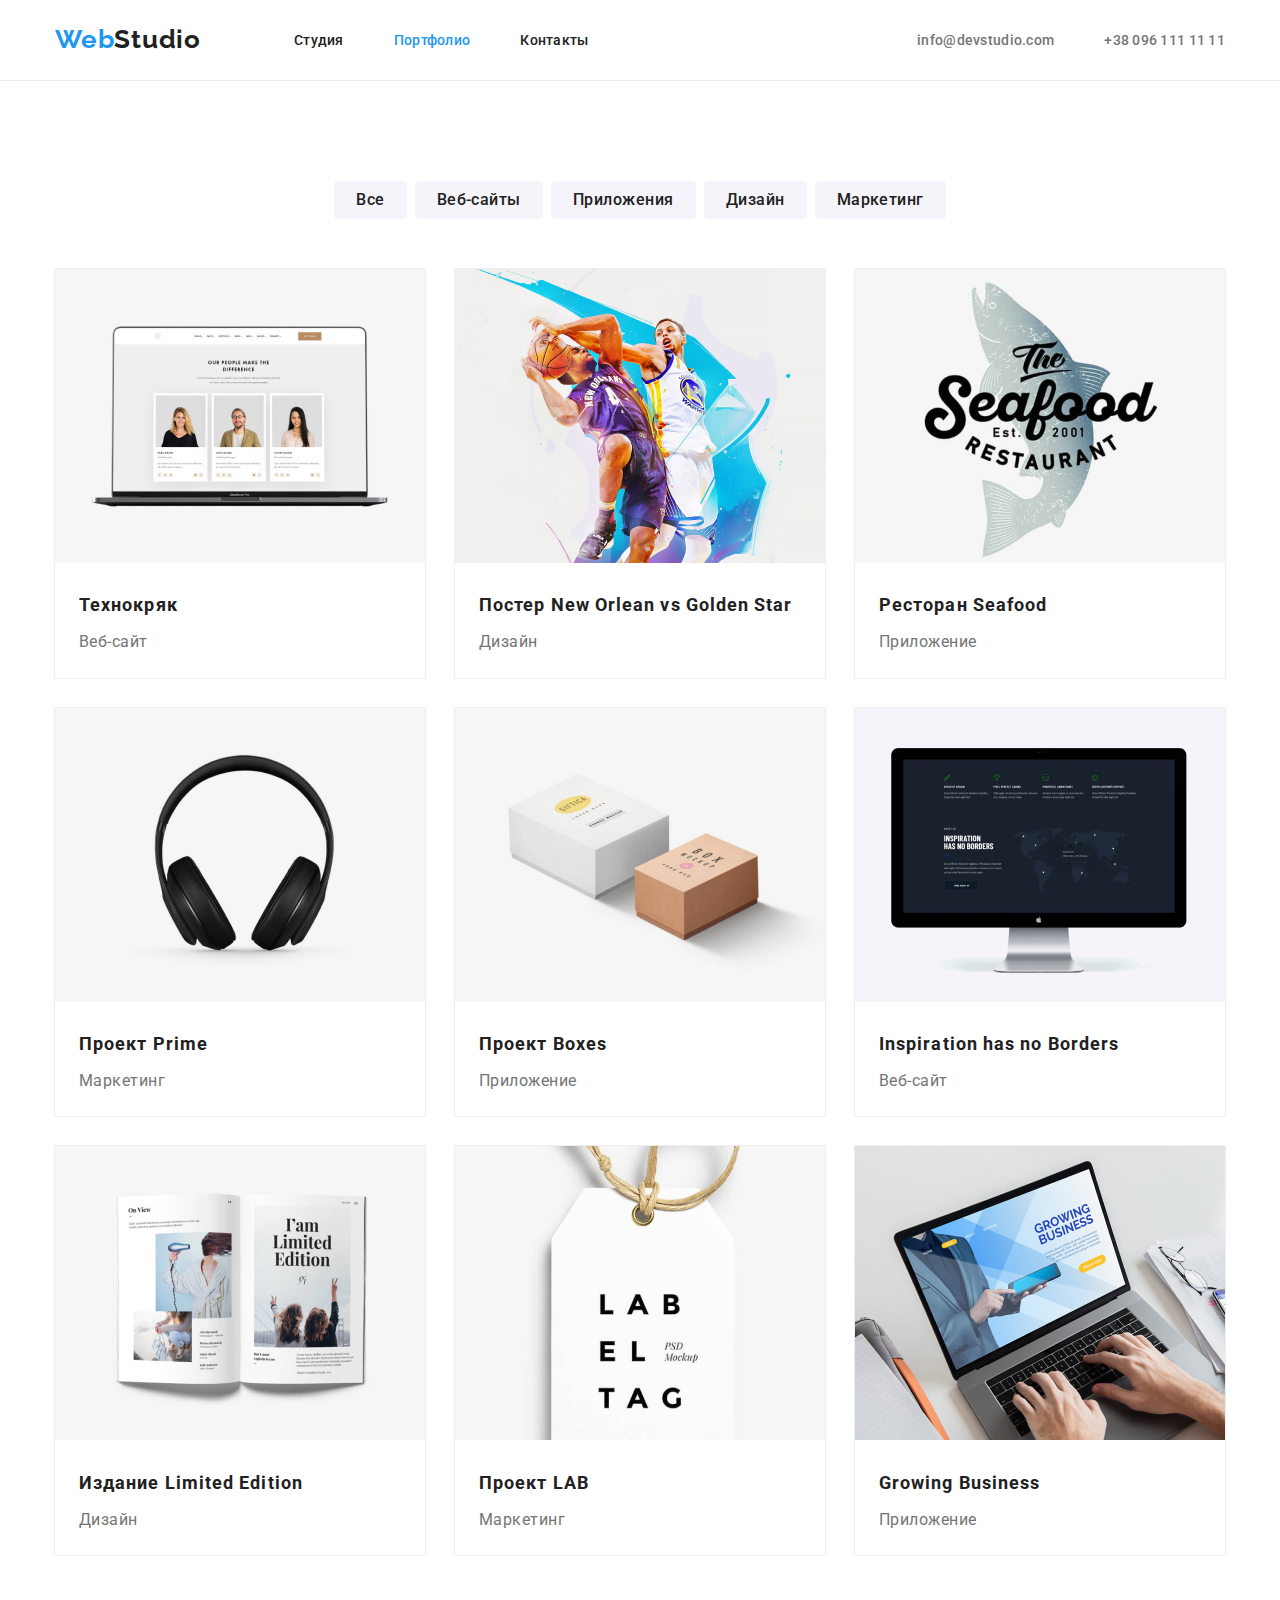
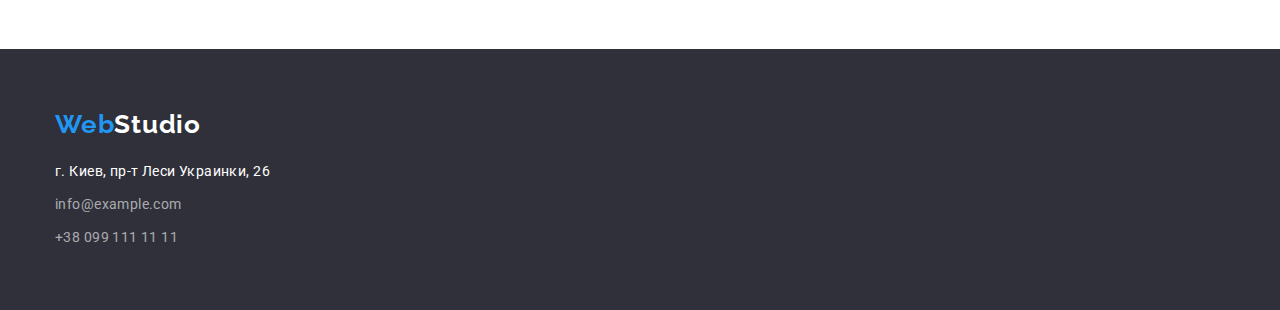
==== portfolio.html @ 9a768b6f "start" ====
<!DOCTYPE html>
<html lang="ru">
  <head>
    <meta charset="UTF-8" />
    <meta name="viewport" content="width=device-width, initial-scale=1.0" />
    <title>WebStudio</title>
    <link rel="preconnect" href="https://fonts.gstatic.com" />
    <link
      href="https://fonts.googleapis.com/css2?family=Raleway:wght@700&family=Roboto:ital,wght@0,400;0,500;0,700;1,900&display=swap"
      rel="stylesheet"
    />
    <link rel="stylesheet" href="./css/modern-normalize.css" />
    <link rel="stylesheet" href="./css/common.css" />
    <link rel="stylesheet" href="./css/portfolio.css" />
  </head>
  <body>
    <header class="header">
      <div class="container">
        <nav class="nav">
          <a href="./index.html" class="logo"
            ><span class="web">Web</span
            ><span class="header-studio">Studio</span></a
          >

          <ul class="nav-links">
            <li><a href="./index.html" class="link">Студия</a></li>
            <li><a href="#" class="link current">Портфолио</a></li>
            <li><a href="#" class="link">Контакты</a></li>
          </ul>
        </nav>

        <ul class="nav-contacts">
          <li>
            <a href="mailto:info@devstudio.com" class="link"
              >info@devstudio.com</a
            >
          </li>
          <li>
            <a href="tel:+380961111111" class="link">+38 096 111 11 11</a>
          </li>
        </ul>
      </div>
    </header>
    <main>
      <section class="portfolio">
        <div class="container">
          <h1 class="visually-hidden">Портфолио</h1>
          <ul class="portfolio-button">
            <li><button type="button" class="btn-title">Все</button></li>
            <li><button type="button" class="btn-title">Веб-сайты</button></li>
            <li><button type="button" class="btn-title">Приложения</button></li>
            <li><button type="button" class="btn-title">Дизайн</button></li>
            <li><button type="button" class="btn-title">Маркетинг</button></li>
          </ul>
          <h2 class="visually-hidden">Примеры</h2>
          <ul class="examples">
            <li>
              <a href="#" class="examples-link">
                <img
                  src="./image/technokriak.jpg"
                  alt="технокряк"
                  width="370"
                />
                <h3 class="pretitle">Технокряк</h3>
                <p>Веб-сайт</p>
              </a>
            </li>
            <li>
              <a href="#" class="examples-link">
                <img
                  src="./image/NewOrlean.jpg"
                  alt="Постер New Orlean vs Golden Star"
                  width="370"
                />
                <h3 class="pretitle">Постер New Orlean vs Golden Star</h3>
                <p>Дизайн</p>
              </a>
            </li>

            <li>
              <a href="#" class="examples-link">
                <img
                  src="./image/Seafood.jpg"
                  alt="Ресторан Seafood"
                  width="370"
                />
                <h3 class="pretitle">Ресторан Seafood</h3>
                <p>Приложение</p>
              </a>
            </li>
            <li>
              <a href="#" class="examples-link">
                <img src="./image/Prime.jpg" alt="Проект Prime" width="370" />
                <h3 class="pretitle">Проект Prime</h3>
                <p>Маркетинг</p>
              </a>
            </li>
            <li>
              <a href="#" class="examples-link">
                <img src="./image/Boxes.jpg" alt="Проект Boxes" width="370" />
                <h3 class="pretitle">Проект Boxes</h3>
                <p>Приложение</p>
              </a>
            </li>
            <li>
              <a href="#" class="examples-link">
                <img
                  src="./image/Inspiration.jpg"
                  alt="Inspiration has no Borders"
                  width="370"
                />
                <h3 class="pretitle">Inspiration has no Borders</h3>
                <p>Веб-сайт</p>
              </a>
            </li>
            <li>
              <a href="#" class="examples-link">
                <img
                  src="./image/Edition.jpg"
                  alt="Издание Limited Edition"
                  width="370"
                />
                <h3 class="pretitle">Издание Limited Edition</h3>
                <p>Дизайн</p>
              </a>
            </li>
            <li>
              <a href="#" class="examples-link">
                <img src="./image/LAB.jpg" alt="Проект LAB" width="370" />
                <h3 class="pretitle">Проект LAB</h3>
                <p>Маркетинг</p>
              </a>
            </li>
            <li>
              <a href="#" class="examples-link">
                <img
                  src="./image/GrowingBusiness.jpg"
                  alt="Growing Business"
                  width="370"
                />
                <h3 class="pretitle">Growing Business</h3>
                <p>Приложение</p>
              </a>
            </li>
          </ul>
        </div>
      </section>
    </main>
    <footer class="footer">
      <div class="container">
        <!-- <div class="footer"> -->
        <a href="./index.html" class="logo"
          ><span class="web">Web</span
          ><span class="footer-studio">Studio</span></a
        >
        <!-- </div> -->
        <address>
          <p class="address">г. Киев, пр-т Леси Украинки, 26</p>
          <ul class="footer list">
            <li>
              <a href="mailto:info@example.com" class="footer-link"
                >info@example.com</a
              >
            </li>
            <li>
              <a href="tel:+380991111111:" class="footer-link"
                >+38 099 111 11 11</a
              >
            </li>
          </ul>
        </address>
      </div>
    </footer>
  </body>
</html>
---- css/common.css ----
:root {
  --primary-blue: rgba(33, 150, 243, 1);
  --bg-black: rgba(47, 48, 58, 1);
  --bg-sect-white: rgba(245, 244, 250, 1);

  --hdr-text-black: rgba(33, 33, 33, 1);
  --primary-white: rgba(255, 255, 255, 1);
  --main-text-grey: rgba(117, 117, 117, 1);
  --ftr-text-grey-op60: rgba(255, 255, 255, 0.6);
}

body {
  font-family: 'Roboto', sans-serif;
  background-color: var(--primary-white);
}

a {
  text-decoration: none;
}

ul {
  list-style: none;
  margin: 0;
  padding: 0;
}

h1,
h2,
h3,
h4,
h5,
h6,
p {
  margin: 0;
}

.visually-hidden {
  position: absolute;
  width: 1px;
  height: 1px;
  margin: -1px;
  border: 0;
  padding: 0;
  white-space: nowrap;
  clip-path: inset(100%);
  clip: rect(0 0 0 0);
  overflow: hidden;
}

/* section {
  outline: 1px solid green;
} */

.container {
  width: 1200px;
  padding: 0 15px;
  margin: 0 auto;
}

/* header start */
.nav,
.nav-links,
.nav-contacts {
  display: flex;
}

.nav {
  display: flex;
  align-items: center;
}

.nav-links {
  display: flex;
  justify-content: space-between;
  margin-left: 93px;
}

.nav-links li {
  margin-right: 50px;
}

.nav-links li:last-child {
  margin-right: 0;
}

.nav-links .link {
  font-weight: 500;
  font-size: 14px;
  line-height: 1.14;
  letter-spacing: 0.02em;
  color: var(--hdr-text-black);
}

.nav-links .link:hover,
.nav-links .link:focus {
  color: var(--primary-blue);
}

.nav-links .link.current {
  color: var(--primary-blue);
}

.nav-contacts {
  align-items: center;
  justify-content: space-between;
}

.nav-contacts li:not(:last-child) {
  margin-right: 50px;
}

.nav-contacts .link {
  font-weight: 500;
  font-size: 14px;
  line-height: 1.14;
  letter-spacing: 0.02em;
  color: var(--main-text-grey);
}

.nav-contacts .link:hover,
.nav-contacts .link:focus {
  color: var(--primary-blue);
}

.header .container {
  display: flex;
  justify-content: space-between;
  align-items: center;
}

.nav .logo {
  font-family: 'Raleway', sans-serif;
  font-weight: bold;
  font-size: 26px;
  line-height: 1.2;
  letter-spacing: 0.03em;
  display: inline-block;
  padding-top: 24px;
  padding-bottom: 25px;
}

.web {
  color: var(--primary-blue);
}

.header-studio {
  color: var(--hdr-text-black);
}

/* header finish */

/* footer start */

footer {
  background-color: var(--bg-black);
}

.footer .container {
  padding-top: 60px;
  padding-bottom: 60px;
}

.footer .logo {
  font-family: 'Raleway', sans-serif;
  font-weight: bold;
  font-size: 26px;
  line-height: 1.2;
  letter-spacing: 0.03em;
  display: inline-block;
}

.address {
  font-weight: 400;
  font-size: 14px;
  font-style: normal;
  line-height: 1.7;
  letter-spacing: 0.03em;
  color: var(--primary-white);
  margin-top: 20px;
}

.footer.list li {
  margin-top: 9px;
}

.footer-link {
  font-weight: 400;
  font-size: 14px;
  font-style: normal;
  line-height: 1.7;
  letter-spacing: 0.03em;
  color: var(--ftr-text-grey-op60);
}

.footer-link:hover,
.footer-link:focus {
  color: var(--primary-blue);
}

.footer-studio {
  color: var(--primary-white);
}

/* footer finish */
---- css/portfolio.css ----
:root {
  --primary-blue: rgba(33, 150, 243, 1);
  --bg-black: rgba(47, 48, 58, 1);
  --bg-sect-white: rgba(245, 244, 250, 1);

  --hdr-text-black: rgba(33, 33, 33, 1);
  --primary-white: rgba(255, 255, 255, 1);
  --main-text-grey: rgba(117, 117, 117, 1);
  --ftr-text-grey-op60: rgba(255, 255, 255, 0.6);
}

.header{
  border-bottom: 1px solid rgba(236, 236, 236, 1);
}

.portfolio .container{
  padding-top: 100px;
  padding-bottom: 94px;
}

.portfolio-button {
  display: flex;
  margin-bottom: 50px;
  justify-content: center;
  }

.portfolio-button > li {
  margin-right: 8px;

}

.portfolio-button > li:last-child {
  margin-right: 0;

}

.btn-title {
  font-weight: 500;
  font-size: 16px;
  line-height: 1.6;
  text-align: center;
  letter-spacing: 0.03em;
  color: var(--hdr-text-black);
  background-color: var(--bg-sect-white);
  border: none;
  border-radius: 4px;
  padding: 6px 22px;
}

.btn-title:hover,
.btn-title:focus,
.btn-title:active {
  background-color: var(--primary-blue);
  color: var(--primary-white);
  outline: none;
}

/* examples  */

.examples {
  display: flex;
  flex-wrap: wrap;
  margin-top: -30px;
  margin-left: -30px;
  } 

.examples li {
  flex-basis: calc (100% / 3 - 30px);
  margin-top: 30px;
  margin-left: 30px;
  outline: 1px solid rgba(238, 238, 238, 1);
}

.examples .pretitle {
  font-weight: bold;
  font-size: 18px;
  line-height: 2;
  letter-spacing: 0.06em;
  color: var(--hdr-text-black);
  margin-top: 20px;
  margin-left: 24px;
  margin-right: 24px;
  margin-bottom: 4px;

}

.examples p {
  font-weight: normal;
  font-size: 16px;
  line-height: 1.9;
  letter-spacing: 0.03em;
  color: var(--main-text-grey);
  margin-bottom: 20px;
  margin-left: 24px;
  margin-right: 24px;
}
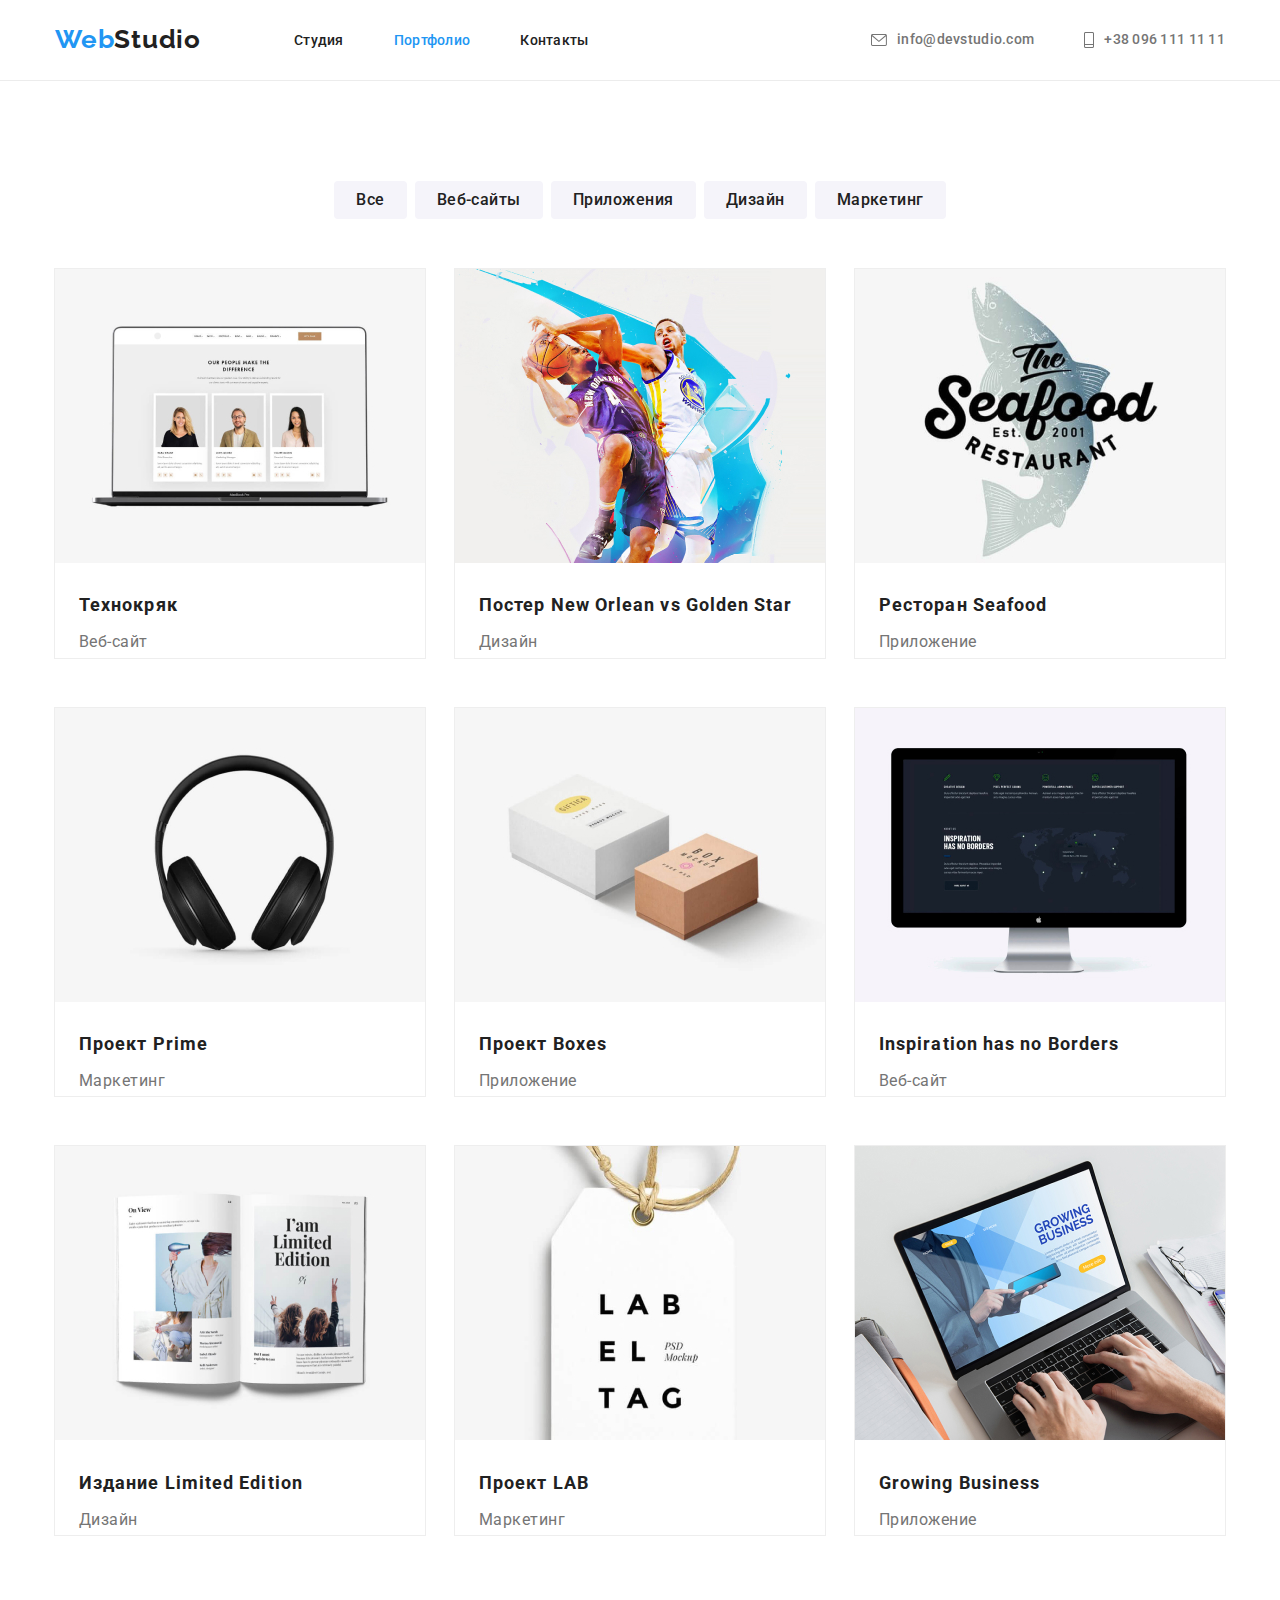
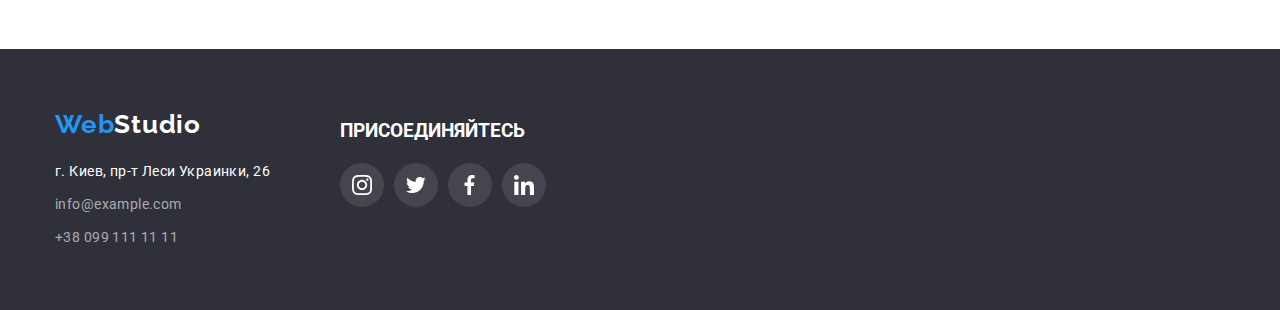
==== commit 4be45e4f: "final" ====
--- a/portfolio.html
+++ b/portfolio.html
@@ -29,7 +29,7 @@
           </ul>
         </nav>
 
-        <ul class="nav-contacts">
+        <!-- <ul class="nav-contacts">
           <li>
             <a href="mailto:info@devstudio.com" class="link"
               >info@devstudio.com</a
@@ -37,6 +37,25 @@
           </li>
           <li>
             <a href="tel:+380961111111" class="link">+38 096 111 11 11</a>
+          </li>
+        </ul> -->
+        <ul class="nav-contacts">
+          <li>
+              <a class="link" href="mailto:info@devstudio.com">
+                <svg class="envelope">
+                  <use href="./image/symbol-defs.svg#envelope"></use>
+                  </svg>      
+              info@devstudio.com</a>
+          </li>
+          <li>
+            <a class="link" href="tel:+380961111111" >
+              <svg class="phone">
+                <use href="./image/symbol-defs.svg#phone">
+
+                </use>
+              </svg>
+                          
+              +38 096 111 11 11</a>
           </li>
         </ul>
       </div>
@@ -147,13 +166,13 @@
       </section>
     </main>
     <footer class="footer">
-      <div class="container">
-        <!-- <div class="footer"> -->
+      <div class=" footer container">
+        <div class="footer-address">  
         <a href="./index.html" class="logo"
           ><span class="web">Web</span
           ><span class="footer-studio">Studio</span></a
         >
-        <!-- </div> -->
+        
         <address>
           <p class="address">г. Киев, пр-т Леси Украинки, 26</p>
           <ul class="footer list">
@@ -169,6 +188,45 @@
             </li>
           </ul>
         </address>
+      </div>
+        <div class="footer-icons">
+          <h3 class=" footer pretitle">присоединяйтесь</h3>
+          <ul class="footer-icons-list">
+            <li class="footer-icons-item">
+              <a class="footer-icons-links" href="#">
+                <svg class="network" width="20" height="20">
+                  <use href="./image/symbol-defs.svg#instagram"> 
+                  </use>
+                </svg>
+              </a>
+            </li>
+            <li class="footer-icons-item">
+              <!-- <a class="footer-icons-links" href="#"> -->
+                <a class="footer-icons-links" href="https://www.google.com.ua/?hl=ru" target="blanc">
+                <svg class="network" width="20" height="20">
+                  <use href="./image/symbol-defs.svg#twitter">
+                  </use>
+                </svg>
+              </a>
+            </li>
+            <li class="footer-icons-item">
+              <a class="footer-icons-links" href="#">
+                <svg class="network" width="20" height="20">
+                  <use href="./image/symbol-defs.svg#facebook">
+                  </use>
+                </svg>
+              </a>
+            </li>
+            <li class="footer-icons-item">
+              <a class="footer-icons-links" href="#">
+                <svg class="network" width="20" height="20">
+                  <use href="./image/symbol-defs.svg#linkedin">
+                  </use>
+                </svg>
+              </a>
+            </li>
+          </ul>
+        </div>
       </div>
     </footer>
   </body>
--- a/css/common.css
+++ b/css/common.css
@@ -101,6 +101,7 @@
 }
 
 .nav-contacts {
+  display: flex;
   align-items: center;
   justify-content: space-between;
 }
@@ -110,17 +111,28 @@
 }
 
 .nav-contacts .link {
+  display: flex;
+  align-items: center;
+  margin: 0;
+  padding: 0;
+
   font-weight: 500;
   font-size: 14px;
+  font-style: normal;
   line-height: 1.14;
   letter-spacing: 0.02em;
   color: var(--main-text-grey);
 }
 
-.nav-contacts .link:hover,
+/* .nav-contacts .link:hover,
 .nav-contacts .link:focus {
   color: var(--primary-blue);
-}
+  } */
+
+/* .phone:hover,
+.phone:focus {
+  fill: var(--primary-blue);
+} */
 
 .header .container {
   display: flex;
@@ -147,12 +159,39 @@
   color: var(--hdr-text-black);
 }
 
+.link .envelope {
+  width: 16px;
+  height: 12px;
+  margin-right: 10px;
+  fill: currentColor;
+  align-items: center;
+}
+
+
+.link .phone {
+  width: 10px;
+  height: 16px;
+  margin-right: 10px;
+  fill: currentColor;
+  align-items: center;
+}
+
+.nav-contacts .link:hover,
+.nav-contacts .link:focus {
+  color: var(--primary-blue);
+  }
+
+
 /* header finish */
 
 /* footer start */
 
 footer {
   background-color: var(--bg-black);
+}
+
+.footer.container {
+  display: flex;
 }
 
 .footer .container {
@@ -201,4 +240,53 @@
   color: var(--primary-white);
 }
 
+.footer-icons {
+  margin-left: 70px;
+}
+
+.footer.pretitle {
+  color: var(--primary-white);
+  text-transform: uppercase ;
+  margin-top: 12px;
+  margin-bottom: 20px;
+ }
+
+.footer-icons-list {
+  display: flex;
+  justify-content: space-between;
+}
+
+.footer-icons-links {
+  display: flex;
+  align-items: center;
+  justify-content: center;
+  width: 44px;
+  height: 44px;
+  border-radius: 50%;
+  background: rgba(255, 255, 255, 0.1);
+  fill: var(--primary-white);
+
+}
+
+.footer-icons-links:hover,
+.footer-icons-links:focus {
+  background: var(--primary-blue);
+}
+
+
+
+.footer-icons-item {
+  margin-right: 10px;
+}
+
+.footer-icons-item:last-child {
+  margin-right: 0px;
+}
+
+
+
+.footer-icons .network {
+
+}
+
 /* footer finish */
--- a/css/portfolio.css
+++ b/css/portfolio.css
@@ -53,6 +53,7 @@
   background-color: var(--primary-blue);
   color: var(--primary-white);
   outline: none;
+  box-shadow: 0px 3px 1px rgba(0, 0, 0, 0.1), 0px 1px 2px rgba(0, 0, 0, 0.08), 0px 2px 2px rgba(0, 0, 0, 0.12);
 }
 
 /* examples  */
@@ -68,7 +69,17 @@
   flex-basis: calc (100% / 3 - 30px);
   margin-top: 30px;
   margin-left: 30px;
+  /* outline: 1px solid rgba(238, 238, 238, 1); */
+}
+
+.examples-link {
+  display: block;
   outline: 1px solid rgba(238, 238, 238, 1);
+}
+
+.examples-link:hover,
+examples-link:focus{
+  box-shadow: 0px 1px 1px rgba(0, 0, 0, 0.12), 0px 4px 4px rgba(0, 0, 0, 0.06), 1px 4px 6px rgba(0, 0, 0, 0.16);
 }
 
 .examples .pretitle {
